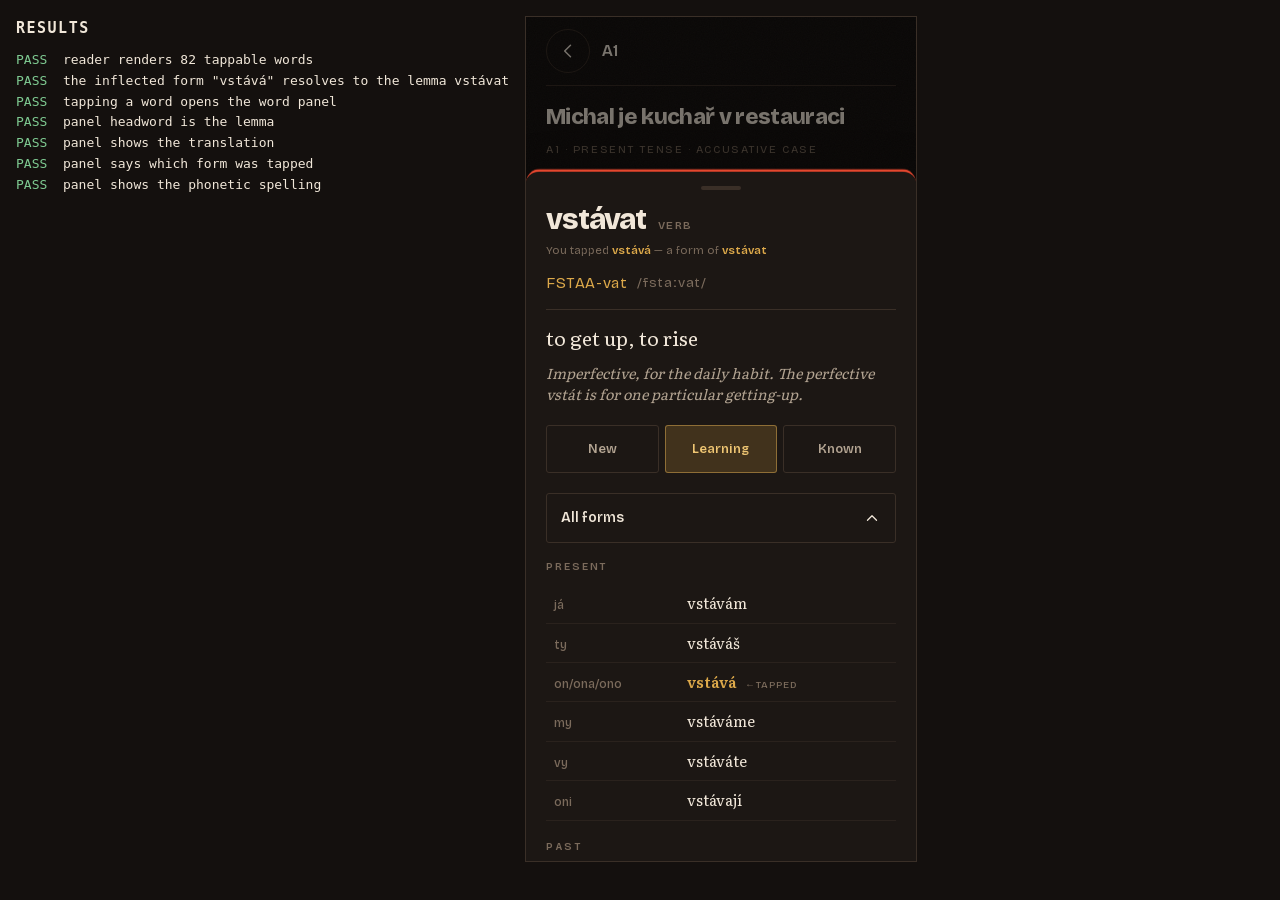
==== tests/smoke.html @ dfc2e2d4 "Czech story reader: PWA with tap-to-translate, flashcards and worksheets A mobile-first static app f" ====
<!doctype html>
<meta charset="utf-8">
<title>Czech app — smoke tests</title>
<!--
  Interaction tests. Open http://localhost:8000/tests/smoke.html in a browser,
  or run headlessly with tools/smoke.sh.

  The app is loaded in a same-origin iframe so the tests can click real
  elements and read real localStorage — no mocks, no test framework, and it
  exercises the same code path a phone does.
-->
<style>
  body { margin: 0; font: 13px/1.6 ui-monospace, Menlo, monospace; background: #14100E; color: #F1E7D9; }
  #wrap { display: flex; gap: 16px; padding: 16px; align-items: flex-start; }
  #out { white-space: pre; flex: 1; }
  .p { color: #7FCB92; }
  .f { color: #E4472F; font-weight: 700; }
  h1 { font-size: 15px; margin: 0 0 10px; letter-spacing: .1em; text-transform: uppercase; }
  iframe { width: 390px; height: 844px; border: 1px solid #3A2F27; flex: none; }
</style>
<div id="wrap">
  <div>
    <h1>Results</h1>
    <div id="out">running…</div>
  </div>
  <iframe id="f" src="about:blank" title="app under test"></iframe>
</div>

<script type="module">
const f = document.getElementById('f');
const out = document.getElementById('out');
const results = [];

function check(ok, msg) {
  results.push({ ok, msg });
  out.innerHTML = results
    .map((r) => `<span class="${r.ok ? 'p' : 'f'}">${r.ok ? 'PASS' : 'FAIL'}</span>  ${r.msg}`)
    .join('\n');
}

const wait = (ms) => new Promise((r) => setTimeout(r, ms));
const go = async (route, ms = 1400) => { f.src = route; await wait(ms); return f.contentDocument; };

/** Seed a plausible word list so the practice screens have something to show. */
function seed() {
  const now = Date.now();
  const words = {};
  const known = ['být', 'a', 'v', 'na', 'se', 'o', 'který', 'ráno', 'práce', 'dělat',
                 'jít', 'město', 'voda', 'dům', 'den', 'velký', 'malý', 'starý', 'mít'];
  known.forEach((l) => { words[l] = { status: 2, added: now, box: 5, due: now + 9e8 }; });
  ['vstávat', 'restaurace', 'příběh', 'káva'].forEach((l) => {
    words[l] = { status: 1, added: now, box: 1, due: now - 1000 };
  });
  localStorage.setItem('czs.words', JSON.stringify(words));
  localStorage.setItem('czs.settings', JSON.stringify({ placementDone: true, theme: 'dark' }));
}

async function run() {
  localStorage.clear();
  seed();

  /* ---------------------------------------------------------- the reader */
  let d = await go('/#/story/01-michal-kuchar', 1800);
  const words = d.querySelectorAll('.w[data-lemma]');
  check(words.length > 80, `reader renders ${words.length} tappable words`);

  const target = [...words].find((w) => w.dataset.lemma === 'vstávat');
  check(!!target, 'the inflected form "vstává" resolves to the lemma vstávat');
  target.click();
  await wait(400);

  check(!!d.querySelector('.sheet'), 'tapping a word opens the word panel');
  check(d.querySelector('.word-lemma')?.textContent === 'vstávat', 'panel headword is the lemma');
  check(/get up/.test(d.querySelector('.word-translation')?.textContent || ''), 'panel shows the translation');
  check(/vstává/.test(d.querySelector('.word-surface')?.textContent || ''), 'panel says which form was tapped');
  check(!!d.querySelector('.phonetic'), 'panel shows the phonetic spelling');

  d.querySelector('.forms-toggle').click();
  await wait(250);
  check(d.querySelectorAll('.forms tr').length >= 10, 'the full conjugation table renders');
  check(d.querySelector('.forms tr[data-match="true"] td')?.textContent === 'vstává',
        'the tapped form is located and highlighted inside the grid');

  [...d.querySelectorAll('.status-btn')].find((b) => b.textContent === 'Learning').click();
  await wait(200);
  check(JSON.parse(localStorage.getItem('czs.words'))['vstávat']?.status === 1,
        'marking a word Learning persists to storage');
  check([...d.querySelectorAll('.w[data-lemma="vstávat"]')].every((n) => n.dataset.status === '1'),
        'every occurrence of the word repaints across the whole story');

  /* -------------------------------------------- level-scaled reading aids */
  d.querySelector('.scrim').click();
  await wait(250);
  const before = d.querySelectorAll('.translation').length;
  d.querySelector('.toggle-chip').click();
  await wait(250);
  check(before > 0 && d.querySelectorAll('.translation').length === 0,
        `A1 defaults sentence translations on (${before}); the toggle hides them`);

  d = await go('/#/story/07-golem', 1500);
  check(d.querySelectorAll('.translation').length === 0,
        'B1 defaults sentence translations off, so you attempt the Czech first');

  /* ------------------------------------------- levels and the readout */
  d = await go('/', 1600);
  const label = d.querySelector('.readout-label')?.textContent || '';
  check(/%\s*known/.test(label), `home shows the difficulty readout: "${label}"`);
  check(parseInt(label, 10) > 0, 'known words raise the percentage above zero');
  check(d.querySelectorAll('.level-tab').length === 3, 'three level tabs');
  d.querySelectorAll('.level-tab')[2].click();
  await wait(300);
  check(d.querySelectorAll('.story-card').length === 2,
        'the B1 tab lists its stories and every one opens — nothing is locked');

  /* -------------------------------------------------------- flashcards */
  d = await go('/#/cards', 1500);
  const face = d.querySelector('.card-face')?.textContent;
  check(!!face, `flashcards deal a due card ("${face}")`);
  d.querySelector('.btn').click();
  await wait(250);
  check(!!d.querySelector('.card-back'), 'reveal shows the answer');
  const boxBefore = JSON.parse(localStorage.getItem('czs.words'))[face]?.box;
  [...d.querySelectorAll('.btn')].find((b) => /Got it/.test(b.textContent)).click();
  await wait(300);
  const boxAfter = JSON.parse(localStorage.getItem('czs.words'))[face]?.box;
  check(boxAfter === boxBefore + 1, `"Got it" promotes the Leitner box (${boxBefore} → ${boxAfter})`);

  /* -------------------------------------------------------- worksheets */
  d = await go('/#/worksheet', 1500);
  [...d.querySelectorAll('.btn')].find((b) => /Build the worksheet/.test(b.textContent)).click();
  await wait(1800);
  check(!!d.querySelector('.sheet-head'), 'the worksheet builds');
  check(d.querySelectorAll('.ws-pairs tr').length > 0, 'translation drill has rows');
  check(d.querySelectorAll('.ws-grid').length > 0, 'case and conjugation grids render');
  check(d.querySelectorAll('.ws-gap .blank').length > 0,
        'fill-in-the-blank uses real sentences pulled from the stories');
  check(!!d.querySelector('.ws-key'), 'the answer key is included');

  /* --------------------------------------------------------- adventure */
  d = await go('/#/game', 1500);
  check(d.querySelectorAll('.choice').length >= 2, 'the adventure offers choices');
  check(d.querySelectorAll('.adv-scene .w[data-lemma]').length > 10,
        'adventure prose is tap-to-translate like the reader');
  d.querySelectorAll('.choice')[0].click();
  await wait(500);
  const game = JSON.parse(localStorage.getItem('czs.game') || '{}');
  check(game.node && game.node !== 'staveniste', `a choice advances and saves state (now: ${game.node})`);

  /* ---------------------------------------------------- export/import */
  d = await go('/#/settings', 1500);
  check(/Czech voice|No Czech voice/.test(d.body.textContent),
        'settings reports Czech voice availability honestly');

  /* ------------------------------------------- no horizontal overflow */
  for (const route of ['/', '/#/story/07-golem', '/#/saved', '/#/cards', '/#/game', '/#/settings']) {
    const doc = await go(route, 1200);
    check(doc.documentElement.scrollWidth <= 391, `${route} does not scroll sideways at 390px`);
  }

  const passed = results.filter((r) => r.ok).length;
  out.innerHTML += `\n\n<b>${passed}/${results.length} passed</b>`;
  document.title = passed === results.length ? 'ALL PASS' : 'FAILURES';
}

run().catch((err) => {
  out.innerHTML += `\n\n<span class="f">THREW: ${err.message}</span>\n${err.stack}`;
  document.title = 'THREW';
});
</script>
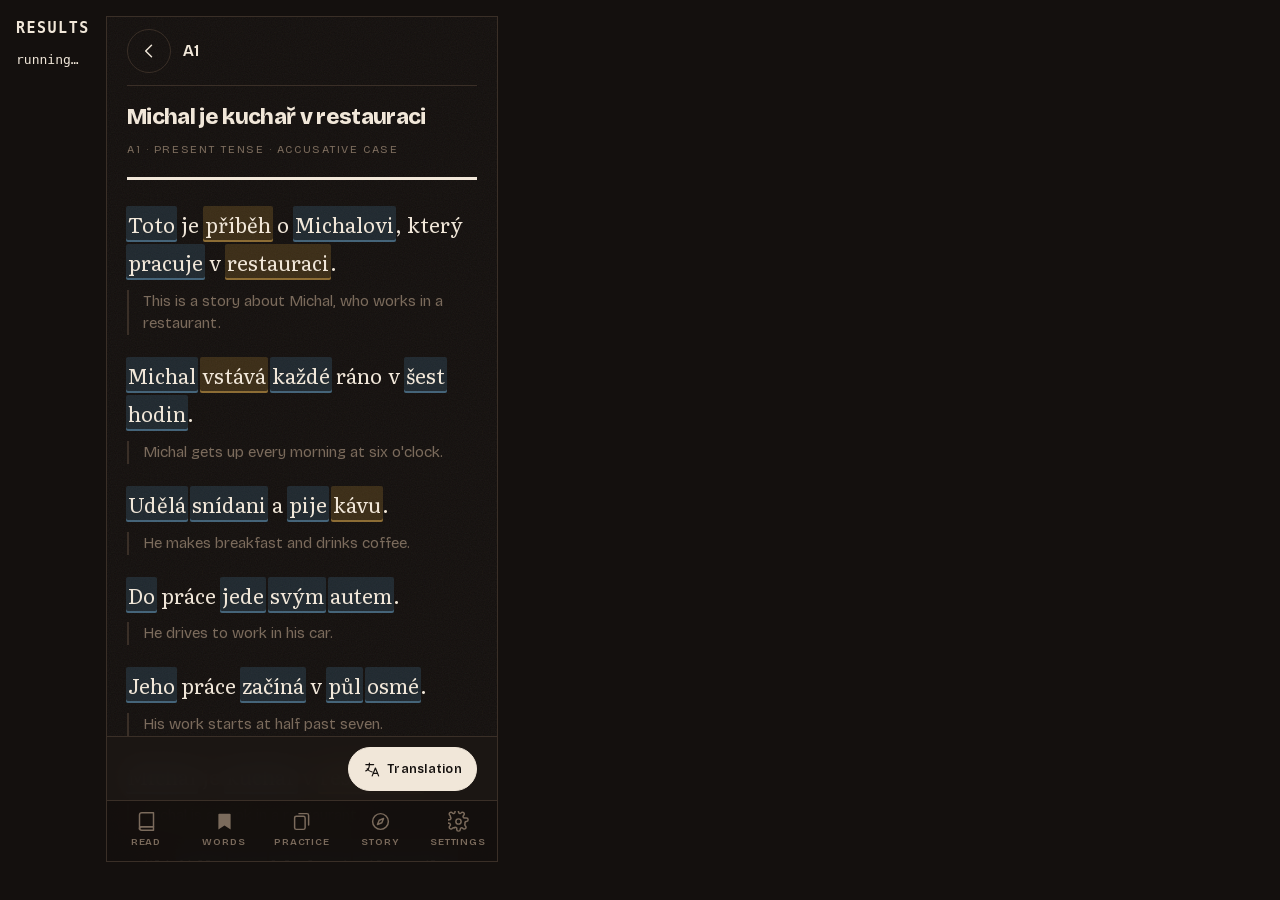
==== commit c703b64b: "Faster learning loop: finish-story, auto-save lookups, contextual flashcards - Finishing a story mar" ====
--- a/tests/smoke.html
+++ b/tests/smoke.html
@@ -88,9 +88,39 @@
   check([...d.querySelectorAll('.w[data-lemma="vstávat"]')].every((n) => n.dataset.status === '1'),
         'every occurrence of the word repaints across the whole story');
 
+  /* ------------------------------------------- looking up saves the word */
+  d.querySelector('.scrim').click();
+  await wait(250);
+  const fresh = [...d.querySelectorAll('.w[data-lemma="kuchař"]')][0];
+  check(fresh?.dataset.status === '0', 'an unsaved word starts blue (New)');
+  fresh.click();
+  await wait(400);
+  let saved = JSON.parse(localStorage.getItem('czs.words'))['kuchař'];
+  check(saved?.status === 1, 'looking a word up saves it as Learning automatically');
+  check(saved?.ctx?.cs?.includes(fresh.textContent) && !!saved?.ctx?.en,
+        `the sentence it was met in is remembered for flashcards ("${saved?.ctx?.cs}")`);
+  check(!!d.querySelector('.word-saved-note'), 'the panel says the word was saved');
+  check([...d.querySelectorAll('.w[data-lemma="kuchař"]')].every((n) => n.dataset.status === '1'),
+        'auto-saving repaints every occurrence');
+  d.querySelector('.scrim').click();
+  await wait(250);
+
+  /* ---------------------------------------------------- finishing a story */
+  const blue = new Set([...d.querySelectorAll('.w[data-lemma][data-status="0"]')].map((n) => n.dataset.lemma));
+  const finishBtn = d.querySelector('.finish .btn');
+  check(blue.size > 0 && finishBtn?.textContent.includes(`Mark ${blue.size} as known`),
+        `the finish step offers to mark the ${blue.size} untouched words known`);
+  finishBtn.click();
+  await wait(300);
+  const afterFinish = JSON.parse(localStorage.getItem('czs.words'));
+  check([...blue].every((l) => afterFinish[l]?.status === 2), 'finishing marks every untouched word Known');
+  check(afterFinish['kuchař'].status === 1 && afterFinish['vstávat'].status === 1,
+        'words you looked up stay Learning');
+  check(d.querySelectorAll('.w[data-lemma][data-status="0"]').length === 0, 'no blue words remain on the page');
+  check(JSON.parse(localStorage.getItem('czs.progress'))['01-michal-kuchar']?.furthest === 13,
+        'finishing records the story as read');
+
   /* -------------------------------------------- level-scaled reading aids */
-  d.querySelector('.scrim').click();
-  await wait(250);
   const before = d.querySelectorAll('.translation').length;
   d.querySelector('.toggle-chip').click();
   await wait(250);
@@ -103,6 +133,7 @@
 
   /* ------------------------------------------- levels and the readout */
   d = await go('/', 1600);
+  check(/streak/.test(d.querySelector('.today-streak')?.textContent || ''), 'home shows the daily streak');
   const label = d.querySelector('.readout-label')?.textContent || '';
   check(/%\s*known/.test(label), `home shows the difficulty readout: "${label}"`);
   check(parseInt(label, 10) > 0, 'known words raise the percentage above zero');
@@ -119,11 +150,40 @@
   d.querySelector('.btn').click();
   await wait(250);
   check(!!d.querySelector('.card-back'), 'reveal shows the answer');
+  check(!!d.querySelector('.card-context-cs mark'), 'the card shows the word in a story sentence');
   const boxBefore = JSON.parse(localStorage.getItem('czs.words'))[face]?.box;
-  [...d.querySelectorAll('.btn')].find((b) => /Got it/.test(b.textContent)).click();
+  [...d.querySelectorAll('.btn')].find((b) => /Good/.test(b.textContent)).click();
   await wait(300);
   const boxAfter = JSON.parse(localStorage.getItem('czs.words'))[face]?.box;
-  check(boxAfter === boxBefore + 1, `"Got it" promotes the Leitner box (${boxBefore} → ${boxAfter})`);
+  check(boxAfter === boxBefore + 1, `"Good" promotes the Leitner box (${boxBefore} → ${boxAfter})`);
+
+  const left = () => parseInt(d.querySelector('.card-progress').textContent, 10);
+  const leftBefore = left();
+  const missedFace = d.querySelector('.card-face')?.textContent;
+  d.querySelector('.btn').click();
+  await wait(250);
+  [...d.querySelectorAll('.btn')].find((b) => b.textContent === 'Again').click();
+  await wait(300);
+  check(left() === leftBefore, `"Again" sends the card to the back of this session (${leftBefore} left still)`);
+  check(JSON.parse(localStorage.getItem('czs.words'))[missedFace]?.box === 1, '"Again" resets the box to 1');
+
+  [...d.querySelectorAll('.chip')].find((c) => /English → Czech/.test(c.textContent)).click();
+  await wait(250);
+  check(!!d.querySelector('.card-gap') && !!d.querySelector('.card-context-en'),
+        'English → Czech gaps the word in its sentence so you produce the right form');
+
+  /* ---------------------------------------------- grading and graduation */
+  const store = await import('../js/store.js');
+  const now = Date.now();
+  const ws = JSON.parse(localStorage.getItem('czs.words'));
+  ws['test-top'] = { status: 1, added: now, box: 6, due: now };
+  ws['test-easy'] = { status: 1, added: now, box: 1, due: now };
+  localStorage.setItem('czs.words', JSON.stringify(ws));
+  check(store.reviewWord('test-easy', 'easy').box === 3, '"Easy" jumps two boxes');
+  const grad = store.reviewWord('test-top', 'good');
+  check(grad.graduated && grad.status === 2, 'a pass from the top box graduates the word to Known');
+  store.removeWord('test-top'); store.removeWord('test-easy');
+  check(store.streak() >= 1 && store.todayActivity().reviews >= 2, 'reviews count toward today and the streak');
 
   /* -------------------------------------------------------- worksheets */
   d = await go('/#/worksheet', 1500);
